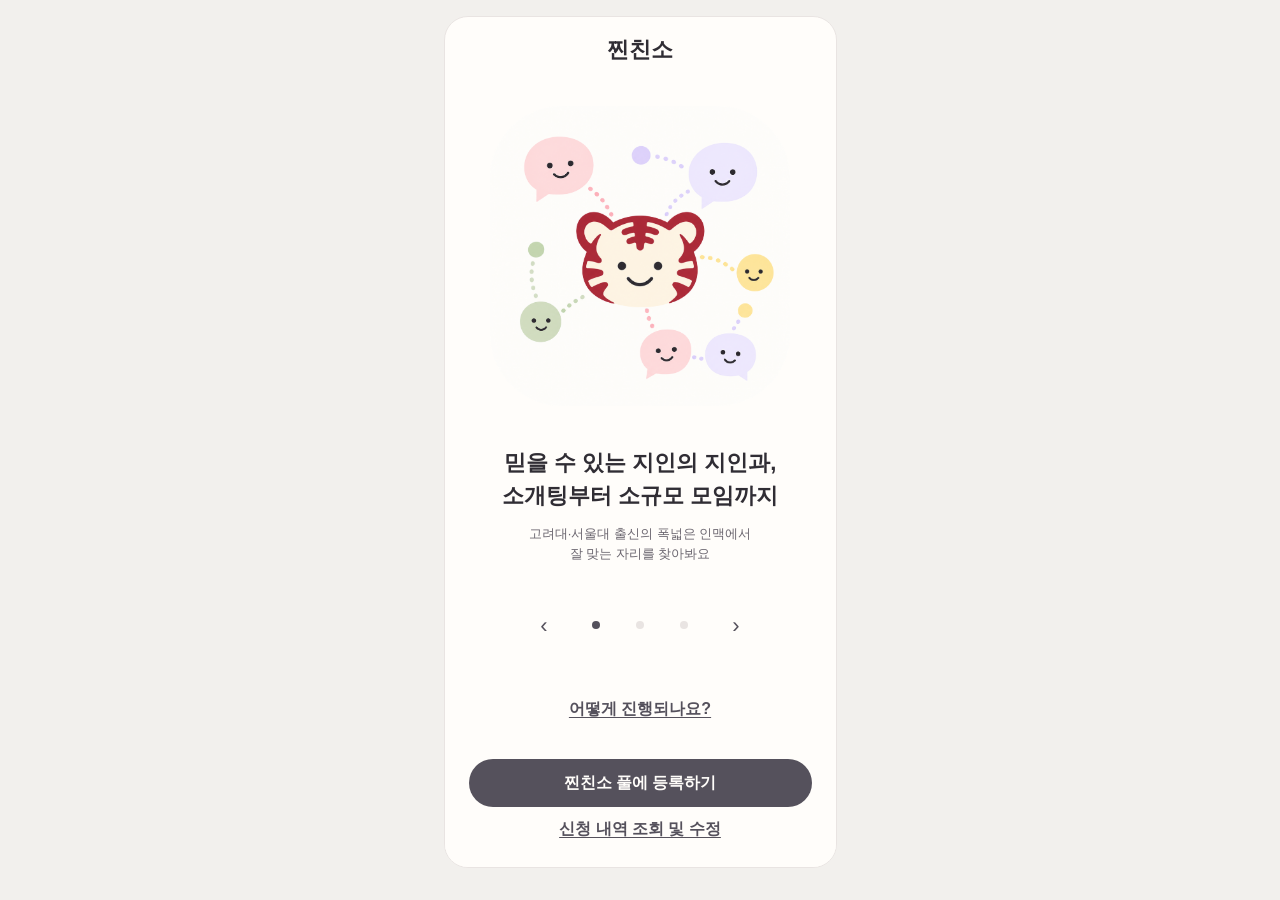
==== index.html @ 6c77483c "Limit profile password control to first setup" ====
<!doctype html>
<html lang="ko"><head><meta charset="utf-8"><meta name="viewport" content="width=device-width,initial-scale=1,viewport-fit=cover"><meta name="description" content="친한 사람에게 얘기하듯, 내 인연을 부탁하는 곳."><title>찐친소 · 일단 얘기해볼래요?</title><link rel="preconnect" href="https://hangeul.pstatic.net" crossorigin><link rel="stylesheet" href="assets/fonts/fonts.css?v=31"><link rel="stylesheet" href="design/tokens.css?v=31"><link rel="stylesheet" href="style.css?v=32"></head>
<body><div class="app"><header><span class="brand" id="brand">찐친소<span class="spark">✳</span></span><span id="headerNote">친구의 친구, 그 너머의 인연</span></header><div class="progress"><div id="progress"></div></div><main id="screen" tabindex="-1"></main><footer id="nav"></footer></div><script src="app.js?v=40"></script></body></html>
---- assets/fonts/fonts.css ----
/* D-14: NanumSquareRound Regular/Bold from NAVER official webfont distribution.
   https://hangeul.pstatic.net/hangeul_static/css/nanum-square-round.css */
@font-face{font-family:"NanumSquareRound";font-style:normal;font-weight:400;font-display:swap;src:url("https://hangeul.pstatic.net/hangeul_static/webfont/NanumSquareRound/NanumSquareRoundR.woff2") format("woff2")}
@font-face{font-family:"NanumSquareRound";font-style:normal;font-weight:700;font-display:swap;src:url("https://hangeul.pstatic.net/hangeul_static/webfont/NanumSquareRound/NanumSquareRoundB.woff2") format("woff2")}
---- design/tokens.css ----
/* Generated from tokens.json; edit the source, not this file. */
:root{
  /* D-10: 사용자 참고 이미지에 맞춘 미색·중립 컨트롤·파스텔 메시지 팔레트. 대비 검사 적용 */
  --accent: #55515C;
  /* D-10: 사용자 참고 이미지에 맞춘 미색·중립 컨트롤·파스텔 메시지 팔레트. 대비 검사 적용 */
  --accent-pressed: #39363F;
  /* D-16: 전달 항목은 기존 말풍선과 조화되는 짙은 핑크 카드로 구분 */
  --share-accent: #B83C56;
  --share-soft: #FAD1D6;
  --share-line: #F0B8C2;
  /* D-09: 사용자 참고 이미지에 맞춘 미색·중립 컨트롤·파스텔 메시지 팔레트. 대비 검사 적용 */
  --soft: #F5F2EF;
  /* D-10: 사용자 참고 이미지에 맞춘 미색·중립 컨트롤·파스텔 메시지 팔레트. 대비 검사 적용 */
  --bg: #FFFDFA;
  /* D-12: 사용자 참고 이미지에 맞춘 미색·중립 컨트롤·파스텔 메시지 팔레트. 대비 검사 적용 */
  --canvas: #F2F0ED;
  /* D-11: 사용자 참고 이미지에 맞춘 미색·중립 컨트롤·파스텔 메시지 팔레트. 대비 검사 적용 */
  --incoming: #FEE0E2;
  /* D-14: 사용자 참고 이미지에 맞춘 미색·중립 컨트롤·파스텔 메시지 팔레트. 대비 검사 적용 */
  --ink: #302D34;
  /* D-14: 사용자 참고 이미지에 맞춘 미색·중립 컨트롤·파스텔 메시지 팔레트. 대비 검사 적용 */
  --muted: #6C6770;
  /* D-11: 사용자 참고 이미지에 맞춘 미색·중립 컨트롤·파스텔 메시지 팔레트. 대비 검사 적용 */
  --line: #E9E4E2;
  /* D-14: 사용자 참고 이미지에 맞춘 미색·중립 컨트롤·파스텔 메시지 팔레트. 대비 검사 적용 */
  --control-line: #8A838A;
  /* D-14: 색과 문장으로 함께 알리는 오류 */
  --error: #B42318;
  /* D-14: 사용자 참고 이미지에 맞춘 미색·중립 컨트롤·파스텔 메시지 팔레트. 대비 검사 적용 */
  --disabled: #EAE6E7;
  /* D-11: 같은 발화 안의 간격 */
  --s1: 4px;
  /* D-11: 관련 요소 사이 간격 */
  --s2: 8px;
  /* D-11: 말풍선 세로 패딩 */
  --s3: 12px;
  /* D-11: 화자 전환과 모바일 좌우 여백 */
  --s4: 16px;
  /* D-11: 정보 묶음 분리 */
  --s5: 24px;
  /* D-11: 소개 화면 큰 문단 간격 */
  --s6: 32px;
  /* D-14: 짧은 답과 긴 답 모두 읽기 좋은 가로 패딩 */
  --bubble-x: 14px;
  /* D-14: 채팅 본문과 입력 가독성; iOS 입력 확대 방지 */
  --body-size: 16px;
  /* D-14: 보조 설명의 최소 기준 */
  --small-size: 13px;
  /* D-02: 상대 식별과 본문 위계 */
  --name-size: 15px;
  /* D-14: 좁은 화면에서 2~3줄 이내 제목 */
  --title-size: 28px;
  /* D-02: 소개와 목록의 서비스 식별 */
  --brand-size: 22px;
  /* D-14: 한국어 긴 답변 줄 간격 */
  --line-height: 1.5;
  /* D-14: 본문 기본 굵기 */
  --regular: 400;
  /* D-14: 나눔스퀘어라운드 공식 Bold 사용; 존재하지 않는600 굵기를 합성하지 않음 */
  --medium: 700;
  /* D-14: 제목과 핵심 문장 */
  --bold: 700;
  /* D-11: 말풍선 및 안내 모서리 통일 */
  --radius: 16px;
  /* D-05: 텍스트 입력 도구의 형태 */
  --pill: 24px;
  /* D-02: 상대 아바타와 전송 아이콘 */
  --circle: 50%;
  /* D-14: 모든 행동의 최소 터치 영역 */
  --touch: 44px;
  /* D-12: 하단 입력창 최소 높이 */
  --entry-min: 48px;
  /* D-12: 긴 입력과 메시지 영역 사이 균형 */
  --entry-max: 120px;
  /* D-14: Lucide 아이콘의 시각 크기 */
  --icon: 20px;
  /* D-02: 메시지 화자 식별 */
  --avatar: 32px;
  /* D-02: 주선자 목록 프로필 위계 */
  --contact-avatar: 48px;
  /* D-12: 아이폰 기준 데스크톱 미리보기 */
  --phone-width: 393px;
  /* D-12: 아이폰 기준 최대 미리보기 높이 */
  --phone-height: 852px;
  /* D-02: 아바타와 이름을 한 줄에 배치하고 44px 버튼 터치 영역 유지 */
  --header-height: 60px;
  /* D-11: 좌우 화자 구분을 위한 최대 폭 */
  --bubble-width: 82%;
  /* D-11: 영역 구분의 최소 선 두께 */
  --border: 1px;
  /* D-14: 키보드 포커스의 명확한 표시 */
  --focus: 2px;
  /* D-14: Lucide 아이콘 기본 선 두께 */
  --stroke: 2;
  /* D-14: 버튼 반응은 짧게; 인위적인 응답 지연 없음 */
  --motion: 120ms;
  /* D-12: 선택지로 대화 전체가 밀리지 않게 제한 */
  --choices-max: 160px;
  /* D-08: 선택 사진 미리보기의 일관성 */
  --photo-ratio: 3 / 4;
  /* D-12: 모바일 전체 폭과 데스크톱 프레임 구분 */
  --desktop-breakpoint: 600px;
  /* D-10: 사용자가 지정한 우측 말풍선 정확한 색상 */
  --outgoing: #F1ECFF;
  /* D-11: 참고 이미지처럼 대화 차례 사이를 연속 발화 4px보다 넓게 분리 */
  --turn-gap: 32px;
  /* D-14: 사용자 요청 나눔스퀘어라운드. 네이버 공식 웹폰트 Regular/Bold 사용 */
  --font-family: "NanumSquareRound", -apple-system, BlinkMacSystemFont, "Apple SD Gothic Neo", sans-serif;
  /* D-14: 사용자 참고 이미지의 작은 채팅 글자 밀도를 반영. 입력은 iOS 확대 방지를 위해16px 유지 */
  --chat-size: 14px;
  /* D-01: 사용자 요청 확대: 최대300px, flex로 낮은 화면에서는 축소해 성별 버튼과 소개 문구를 스크롤 없이 유지 */
  --intro-art-max: 300px;
  /* D-12: 낮은 모바일 높이에서도 성별 버튼을 항상 표시하기 위한 최소 일러스트 */
  --intro-art-min: 64px;
  /* D-02: 상세 프로필은 목록48px보다 인물 식별 강조; 모바일 프레임 유지 */
  --host-avatar: 80px;
  /* D-02: 헤더 아래 숫자 없이 전체 신청 진행률을 얇게 표시 */
  --progress-height: 3px;
}
---- style.css ----
/* C-01..08 and L-01..03; all visual values resolve to design/tokens.json. */
*{box-sizing:border-box} [hidden]{display:none!important}
html,body{height:100%;overflow:hidden;overscroll-behavior:none}
body{position:fixed;inset:0;margin:0;background:var(--canvas);color:var(--ink);font-family:var(--font-family);font-weight:var(--regular);font-size:var(--body-size);line-height:var(--line-height)}
button,input,textarea{font:inherit;color:inherit}button{cursor:pointer}button:disabled{cursor:default;background:var(--disabled);color:var(--muted)}button:focus-visible,a:focus-visible,input:focus-visible,textarea:focus-visible,summary:focus-visible{outline:var(--focus) solid var(--accent);outline-offset:var(--s1)}
.app{position:absolute;top:var(--viewport-top,0);left:0;right:0;width:100%;max-width:var(--phone-width);height:var(--viewport-height,100dvh);margin:auto;background:var(--bg);display:flex;flex-direction:column;overflow:hidden}
header{flex-shrink:0;display:flex;align-items:center;justify-content:space-between;padding:var(--s4);gap:var(--s2);border-bottom:var(--border) solid var(--line);background:var(--bg)}
.brand{font-size:var(--brand-size);font-weight:var(--bold);display:flex;gap:var(--s2);align-items:center;white-space:nowrap}.spark{color:var(--accent)}#headerNote{font-size:var(--small-size);color:var(--muted)}.progress{display:none}
main{flex:1;min-height:0;overflow:auto;overscroll-behavior:contain;padding:var(--s5) var(--s4);outline:none}
/* L-03: in the chat the top/bottom breathing room is part of the scrolled content, not fixed padding, so the message
   pane can shrink to nothing when the keyboard leaves little height and the composer (with its skip chip) still fits. */
body[data-screen=chat] main{padding-top:0;padding-bottom:0}body[data-screen=chat] main::before,body[data-screen=chat] main::after{content:"";display:block;height:var(--s5)}
footer{flex-shrink:0;padding:var(--s3) var(--s4) max(var(--s2),env(safe-area-inset-bottom));background:var(--bg);border-top:var(--border) solid var(--line);display:flex;gap:var(--s2)}
h1,h2{font-size:var(--title-size);line-height:var(--line-height);margin:var(--s3) 0 var(--s4);font-weight:var(--bold)}p{margin:var(--s3) 0;white-space:pre-line}small,.muted,.hint,.demo{font-size:var(--small-size);color:var(--muted)}.eyebrow,.welcome-label{font-size:var(--small-size);font-weight:var(--medium);color:var(--accent)}.demo{margin-bottom:var(--s4)}
.hero{padding-top:var(--s3)}.hero>.muted{font-size:var(--body-size)}.intro-chat{display:flex;flex-direction:column;gap:var(--s4);background:var(--soft);padding:var(--s4);margin:var(--s5) 0;border-radius:var(--radius)}.mini-incoming{display:flex;align-items:flex-start;gap:var(--s2);font-size:var(--small-size)}.mini-incoming>span:last-child{background:var(--incoming);padding:var(--s3);border-radius:var(--s1) var(--radius) var(--radius)}.mini-face{width:var(--avatar);height:var(--avatar);flex-shrink:0;background:var(--soft);color:var(--accent);border-radius:var(--circle);display:grid;place-items:center}.mini-outgoing{align-self:flex-end;background:var(--outgoing);color:var(--ink);font-size:var(--small-size);padding:var(--s3);border-radius:var(--radius) var(--radius) var(--s1) var(--radius)}.intro-promise{color:var(--muted);font-size:var(--small-size)}.intro-promise strong{color:var(--ink)}.intro-footnote{display:block;margin-top:var(--s4)}.hero .choices{display:grid;grid-template-columns:1fr 1fr}
.primary,.secondary,.action-confirm{min-height:var(--entry-min);border:0;border-radius:var(--radius);padding:var(--s3) var(--s4);font-weight:var(--medium)}.primary,.action-confirm{background:var(--accent);color:var(--bg);flex:1}.secondary{background:var(--incoming);color:var(--ink)}.action-confirm{width:100%}.primary:active:not(:disabled),.action-confirm:active:not(:disabled),.send-message:active:not(:disabled){background:var(--accent-pressed)}
.textbtn,.previous-answer,.review-edit{background:none;border:0;color:var(--accent);min-height:var(--touch);min-width:var(--touch);padding:var(--s2);font-size:var(--small-size)}
/* C-09: separate profile and conversation targets. */
body[data-screen=list] main{padding-top:var(--s4)}body[data-screen=list] .demo,body[data-screen=host] .demo{display:none}
body[data-screen=list] main{padding-top:var(--s2)}body[data-screen=list] footer{display:none}.contact-count{font-size:var(--small-size);color:var(--muted);font-weight:var(--regular)}
.contact-row{position:relative;width:100%;display:flex;align-items:center;min-height:calc(var(--contact-avatar) + var(--s5));border-bottom:var(--border) solid var(--line)}
.contact-avatar{position:relative;z-index:1;width:var(--contact-avatar);height:var(--contact-avatar);flex-shrink:0;display:grid;place-items:center;border:0;border-radius:var(--circle);background:var(--incoming);color:var(--ink);font-size:var(--brand-size);padding:0}.contact-avatar.m,.host-avatar.m{background:var(--outgoing)}
.contact-content{position:absolute;inset:0;width:100%;display:flex;align-items:center;gap:var(--s2);border:0;background:none;text-align:left;padding:var(--s3) var(--s1) var(--s3) calc(var(--contact-avatar) + var(--s3));border-radius:var(--s2)}.contact-copy{min-width:0;flex:1;display:flex;flex-direction:column;gap:var(--s1)}.contact-copy strong{font-size:var(--name-size)}.contact-status{font-size:var(--small-size);color:var(--muted);max-width:100%;white-space:nowrap;overflow:hidden;text-overflow:ellipsis}.contact-chat-icon{width:var(--icon);height:var(--icon);flex-shrink:0;color:var(--muted)}.contact-content:hover,.contact-content:active{background:var(--soft)}button.contact-avatar:hover,button.contact-avatar:active{outline:var(--border) solid var(--control-line)}
.host-profile{text-align:center;padding:var(--s5) 0}.host-avatar{width:var(--host-avatar);height:var(--host-avatar);display:grid;place-items:center;margin:0 auto;background:var(--incoming);border-radius:var(--circle);font-size:var(--title-size)}.host-profile h1{font-size:var(--brand-size);margin:var(--s4) 0 var(--s1)}.host-role{font-size:var(--name-size);color:var(--muted);margin:0}.host-profile .host-quote{margin:var(--s5) 0;text-align:left}.host-facts{display:grid;grid-template-columns:auto 1fr;gap:var(--s2) var(--s4);align-items:baseline;text-align:left;margin:0;padding:var(--s4) 0;font-size:var(--name-size);border-top:var(--border) solid var(--line);border-bottom:var(--border) solid var(--line)}.host-facts div{display:contents}.host-facts dt{font-size:var(--small-size);color:var(--muted);white-space:nowrap}.host-facts dd{margin:0;overflow-wrap:anywhere}.host-note{font-size:var(--small-size);color:var(--muted);margin-top:var(--s5)}
/* C-01 fixed identity; L-03 keyboard-aware chat shell. */
body[data-screen=chat] header{height:calc(var(--header-height) + env(safe-area-inset-top));padding:env(safe-area-inset-top) var(--s4) 0;position:relative;gap:var(--s2)}body[data-screen=chat] #brand{display:contents}.chat-person{position:absolute;inset:env(safe-area-inset-top) var(--entry-min) 0;display:flex;flex-direction:row;justify-content:center;align-items:center;gap:var(--s2)}.header-avatar{width:var(--avatar);height:var(--avatar);display:grid;place-items:center;background:var(--soft);color:var(--accent);border-radius:var(--circle)}.chat-person strong{font-size:var(--name-size);font-weight:var(--medium)}.chat-person small{font-size:var(--small-size);font-weight:var(--regular)}.info-button,.icon-button,.attach-button{width:var(--touch);height:var(--touch);flex-shrink:0;border:0;background:none;color:var(--accent);display:grid;place-items:center;padding:0;font-size:var(--brand-size)}body[data-screen=chat] #headerNote{margin-left:auto}.chat-date{font-size:var(--small-size);color:var(--muted);margin-bottom:var(--s5);text-align:center}body[data-screen=chat] .demo{display:none}
.incoming{display:flex;align-items:flex-start;gap:var(--s2);margin:var(--turn-gap) 0 var(--s4);max-width:100%}.message-avatar{width:var(--avatar);height:var(--avatar);flex:0 0 var(--avatar);display:grid;place-items:center;border-radius:var(--circle);background:var(--soft);color:var(--accent);font-size:var(--small-size)}.message-stack{max-width:var(--bubble-width);min-width:0;display:flex;flex-direction:column;align-items:flex-start;gap:var(--s1)}.bubble{max-width:100%;padding:var(--s3) var(--bubble-x);font-size:var(--chat-size);line-height:var(--line-height);border-radius:var(--s1) var(--radius) var(--radius) var(--radius);background:var(--incoming);white-space:pre-line;overflow-wrap:anywhere}.outgoing{font-size:var(--chat-size);width:fit-content;max-width:var(--bubble-width);margin:var(--turn-gap) 0 var(--turn-gap) auto;padding:var(--s3) var(--bubble-x);border-radius:var(--radius) var(--radius) var(--s1) var(--radius);background:var(--outgoing);color:var(--ink);white-space:pre-wrap;overflow-wrap:anywhere}.active-turn{scroll-margin-top:var(--s4)}
.message-arrival{animation:message-arrival var(--motion) ease-out both}@keyframes message-arrival{from{opacity:0;transform:translateY(var(--s2))}to{opacity:1;transform:translateY(0)}}
/* C-04 text input and C-05 explicit actions never share a fake input. */
body[data-screen=chat] footer{flex-direction:column;gap:0}.composer{order:3;display:flex;align-items:center;gap:var(--s1);min-height:var(--entry-min);padding:var(--s1);padding-left:var(--s3);border:var(--border) solid var(--control-line);border-radius:var(--pill);background:var(--bg)}input.chat-entry,textarea.chat-entry{flex:1;min-width:0;width:0;min-height:var(--touch);max-height:var(--entry-max);font-size:var(--body-size);line-height:var(--line-height);padding:var(--s2) 0;border:0;background:none;border-radius:0;resize:none;margin:0}input.chat-entry:focus,textarea.chat-entry:focus{outline:none}.composer:focus-within{outline:var(--focus) solid var(--accent);outline-offset:var(--s1)}input::placeholder,textarea::placeholder{color:var(--muted);font-size:var(--small-size)}.send-message{width:var(--touch);height:var(--touch);flex:0 0 var(--touch);border:0;border-radius:var(--circle);background:var(--accent);color:var(--bg);display:grid;place-items:center;padding:0;font-size:var(--brand-size)}.composer-caption{flex:1;align-self:center;color:var(--muted);font-size:var(--small-size)}.composer-meta{order:4;display:flex;align-items:center;justify-content:space-between}.action-panel{order:2}.reply-tools{order:1}.action-panel:empty,.reply-tools:empty,.error:empty{display:none}.home-indicator{display:none}.reply-tools fieldset{margin:0 0 var(--s3)}.reply-tools legend{display:none}.reply-tools .choices{max-height:var(--choices-max);overflow:auto;padding:var(--s1)}
/* C-11: on choice questions the skip chip shares the answer line, pushed to its right end. */
.reply-tools .chip.skip-inline{margin-left:auto}.reply-tools .chip{font-size:var(--small-size)}.attach-button svg{width:var(--icon);height:var(--icon);fill:none;stroke:currentColor;stroke-width:var(--stroke)}
fieldset{border:0;padding:0;margin:var(--s5) 0}legend,.field>span{font-size:var(--body-size);font-weight:var(--medium);margin-bottom:var(--s2)}.choices{display:flex;flex-wrap:wrap;gap:var(--s2)}.chip{min-height:var(--touch);border:var(--border) solid var(--control-line);border-radius:var(--radius);padding:var(--s2) var(--s4);background:var(--bg)}.chip[aria-pressed=true]{background:var(--accent);color:var(--bg);border-color:var(--accent)}.chip:active{background:var(--soft);color:var(--ink)}.field{display:block;margin:var(--s4) 0}:where(input:not([type=checkbox]),textarea){width:100%;font-size:var(--body-size);border:var(--border) solid var(--control-line);border-radius:var(--radius);padding:var(--s3);background:var(--bg)}textarea{min-height:var(--entry-max)}.active-turn .field>span{display:none}
.privacy,.chat-notice{padding:var(--s4);background:var(--soft);border:var(--border) solid var(--line);border-radius:var(--radius);font-size:var(--small-size);margin:var(--s4) 0}.privacy strong{display:block;color:var(--accent);margin-bottom:var(--s2);font-size:var(--body-size)}details{font-size:var(--small-size);color:var(--muted)}details>summary{min-height:var(--touch);cursor:pointer;padding:var(--s3) 0}.summary{padding:var(--s4);margin:var(--s3) 0;background:var(--incoming);border-radius:var(--radius);overflow-wrap:anywhere}.summary b{font-size:var(--small-size);color:var(--accent)}.review-message .message-stack{flex:1}.review-bubble{position:relative;width:100%;padding:var(--s2) var(--bubble-x)}.review-label{padding-right:var(--touch);margin-bottom:var(--s1);font-size:var(--small-size);color:var(--muted)}.review-bubble .review-edit{position:absolute;top:0;right:var(--s1);padding:0}.review-answer{padding-right:var(--touch);white-space:pre-wrap;overflow-wrap:anywhere}.consent{display:flex;align-items:flex-start;gap:var(--s2);padding:var(--s3) 0;min-height:var(--touch);margin:var(--s4) 0}.consent input{accent-color:var(--accent);width:var(--icon);height:var(--icon);flex-shrink:0}.photos{display:grid;grid-template-columns:repeat(3,1fr);gap:var(--s2);margin:var(--s4) 0}.photo{position:relative;min-width:0}.photo img{width:100%;aspect-ratio:var(--photo-ratio);object-fit:cover;border-radius:var(--radius)}.photo button{position:absolute;right:0;top:0;width:var(--touch);height:var(--touch);border:var(--border) solid var(--line);border-radius:var(--circle);background:var(--bg);font-size:var(--brand-size)}.error{order:5;color:var(--error);font-size:var(--small-size);margin:var(--s2) 0}.status-icon{width:var(--entry-min);height:var(--entry-min);border-radius:var(--radius);background:var(--soft);font-size:var(--title-size);display:grid;place-items:center;margin-bottom:var(--s5)}
button{transition:background-color var(--motion),color var(--motion)}
/* desktop-breakpoint → D-12; mobile uses full viewport including OS safe-area. */
@media(min-width:600px){.app{height:min(var(--phone-height),calc(var(--viewport-height,100dvh) - var(--s6)));margin:var(--s4) auto;border:var(--border) solid var(--line);border-radius:var(--s5)}}
@media(max-width:599px){.app{max-width:100%}}
@media(prefers-reduced-motion:reduce){*{transition:none!important;animation:none!important;scroll-behavior:auto!important}}

/* L-01: single-viewport onboarding; user swipes copy, not the page. */
body[data-screen=intro] header{display:none}body[data-screen=intro] main{padding:var(--s4);overflow:hidden;display:flex}body[data-screen=intro] footer{padding:var(--s3) var(--s5) max(var(--s4),env(safe-area-inset-bottom));border:0}body[data-screen=intro] #error{display:none}.onboarding{min-height:0;width:100%;display:flex;flex-direction:column;align-items:center;justify-content:space-between;gap:var(--s2)}.onboard-brand{flex-shrink:0;text-align:center;font-size:var(--brand-size);font-weight:var(--bold);padding-top:env(safe-area-inset-top)}.onboard-brand span{display:block;font-size:var(--small-size);font-weight:var(--regular);color:var(--muted);margin-top:var(--s1)}.onboard-art{flex:1;min-height:var(--intro-art-min);max-height:var(--intro-art-max);width:100%;display:flex;align-items:center;justify-content:center}.onboard-art img{height:100%;max-height:var(--intro-art-max);max-width:100%;width:auto;object-fit:contain}.intro-slides{display:flex;overflow-x:auto;overflow-y:hidden;scroll-snap-type:x mandatory;scrollbar-width:none;flex-shrink:0;width:100%;overscroll-behavior-x:contain}.intro-slides::-webkit-scrollbar{display:none}.intro-slide{flex:0 0 100%;scroll-snap-align:start;text-align:center;min-width:0;padding:0 var(--s1)}.intro-slide h1{font-size:var(--brand-size);margin:0 0 var(--s3);line-height:var(--line-height)}.intro-slide p{font-size:var(--small-size);line-height:var(--line-height);color:var(--muted);margin:0}.slide-controls{flex-shrink:0;display:flex;align-items:center;gap:var(--s2)}.slide-arrow,.slide-dot{border:0;background:none;min-width:var(--touch);height:var(--touch);display:grid;place-items:center;padding:0;color:var(--accent)}.slide-arrow{font-size:var(--brand-size)}.slide-dots{display:flex}.slide-dot span{display:block;width:var(--s2);height:var(--s2);border-radius:var(--circle);background:var(--line)}.slide-dot[aria-current=true] span{background:var(--accent)}.start-panel{width:100%;text-align:center}.start-panel p{margin:0 0 var(--s3);font-weight:var(--medium)}.start-genders{display:grid;grid-template-columns:1fr 1fr;gap:var(--s3)}.start-gender{min-height:var(--entry-min);border:0;border-radius:var(--pill);font-weight:var(--medium);color:var(--ink)}.start-gender.female{background:var(--incoming)}.start-gender.male{background:var(--outgoing)}

/* C-10 / D-01, D-09: quiet invitation above the messenger list. */
.conversation-banner{display:flex;align-items:center;justify-content:space-between;gap:var(--s2);padding:var(--s4);margin:var(--s2) 0 var(--s4);border-radius:var(--radius);background:var(--soft)}.banner-copy{min-width:0}.banner-copy strong{font-size:var(--body-size);line-height:var(--line-height);font-weight:var(--bold)}.banner-copy p{font-size:var(--small-size);color:var(--muted);margin:var(--s2) 0 0}.banner-art{width:var(--host-avatar);height:var(--host-avatar);flex-shrink:0}

/* C-11 / D-04, D-05: suggested replies above a separate send composer. */
.reply-tools .chip{border-color:var(--line);border-radius:var(--radius) var(--radius) var(--s1) var(--radius);background:var(--outgoing);color:var(--ink)}.reply-tools .chip[aria-pressed=true]{border-color:var(--accent);background:var(--outgoing);color:var(--ink);box-shadow:inset 0 0 0 var(--border) var(--accent)}.reply-tools .choices{gap:var(--s2)}#choiceEntry{cursor:default}
/* C-09 (#31): character avatar image fills every host avatar slot (list, header, message, profile). */
.avatar-img{display:block;width:100%;height:100%;border-radius:var(--circle);object-fit:cover}
/* C-11: the skip action is an outlined chip in its own row above the composer, never hidden inside the scrolling choice list. */
.skip-row{display:flex;justify-content:flex-end;margin:0 0 var(--s3)}.reply-tools .chip.skip-reply{min-height:var(--touch);padding:var(--s2) var(--s4);border:var(--border) solid var(--accent);border-radius:var(--radius) var(--radius) var(--s1) var(--radius);background:var(--bg);color:var(--accent);font-weight:var(--medium)}.reply-tools .chip.skip-reply:active{background:var(--soft)}

/* #35: equal line metrics center input and placeholder text in every composer. */
input.chat-entry,textarea.chat-entry{line-height:calc(var(--body-size) * var(--line-height));padding:calc((var(--touch) - var(--body-size) * var(--line-height)) / 2) 0;min-height:var(--touch)}
input.chat-entry::placeholder,textarea.chat-entry::placeholder{font-size:inherit;line-height:inherit}
textarea.chat-entry{overflow-y:auto}
.submit-notice{order:6;font-size:var(--small-size);color:var(--accent);margin:var(--s2) 0;line-height:var(--line-height)}
.summary>.review-edit{float:right}

.send-message:disabled,.action-confirm:disabled{background:var(--disabled);color:var(--muted)}

/* Compact chat navigation and per-host progress. */
body[data-screen=chat] .progress{display:block;height:var(--progress-height);flex-shrink:0;background:var(--line)}
#progress{height:100%;background:var(--accent)}
.contact-heading{display:flex;align-items:center;flex-wrap:wrap;gap:var(--s2)}
.contact-progress{font-size:var(--small-size);font-weight:var(--regular);line-height:var(--line-height);padding:0 var(--s2);border-radius:var(--pill);background:var(--outgoing);color:var(--ink);white-space:nowrap}
.composer-meta:empty{display:none}

.consent-card{margin:var(--s2) 0;padding:var(--s4)}
.consent-card details{margin-top:var(--s2)}
.consent-card details>summary{padding:var(--s2) 0}
.consent-card details p{white-space:pre-line;overflow-wrap:anywhere}
.consent-card .consent{align-items:center;margin:0;padding:var(--s2) 0 0;border-top:var(--border) solid var(--line);color:var(--ink)}
.consent-card .consent input{margin:0}

.chat-notice p{margin:0}.chat-notice p+p{margin-top:var(--s2)}.chat-notice a{color:var(--accent);overflow-wrap:anywhere}

body[data-complete=true] header{flex-direction:column;align-items:flex-start;gap:var(--s1)}

/* Profile answers use compact label/value rows instead of stacked cards. */
body[data-view=profile] .summary,body[data-view=edit] .summary{display:grid;grid-template-columns:minmax(0,28%) minmax(0,1fr);align-items:start;column-gap:var(--s3);padding:var(--s3) 0;margin:0;background:none;border-radius:0;border-bottom:var(--border) solid var(--line)}
body[data-view=profile] .summary b,body[data-view=edit] .summary b{font-weight:var(--regular);color:var(--muted);line-height:var(--line-height)}
body[data-view=profile] .summary p,body[data-view=edit] .summary p{margin:0;min-width:0;font-size:var(--small-size);line-height:var(--line-height);white-space:pre-wrap;overflow-wrap:anywhere}
body[data-view=edit] .summary{grid-template-columns:minmax(0,28%) minmax(0,1fr) var(--touch);align-items:center}
body[data-view=edit] .summary p{grid-column:2;grid-row:1}
body[data-view=edit] .summary .review-edit{grid-column:3;grid-row:1;padding:0}

body[data-view=profile] .summary:last-of-type,body[data-view=edit] .summary:last-of-type{border-bottom:0}
.sharing-disclosure{padding:var(--s4);margin:var(--s4) 0;background:var(--soft);border:var(--border) solid var(--line);border-radius:var(--radius)}
.sharing-disclosure strong{color:var(--ink)}
.sharing-disclosure p{margin:var(--s2) 0 0;color:var(--muted);font-size:var(--small-size)}
.review-label>span:first-child{display:flex;align-items:center;gap:var(--s2)}
.share-badge{display:inline-flex;align-items:center;min-height:20px;padding:0 var(--s2);border-radius:var(--circle);background:var(--share-accent);color:#fff;font-size:11px;font-weight:var(--bold);line-height:1}
.sharing-disclosure .share-badge{margin-right:var(--s2);vertical-align:1px}
.share-highlight.review-bubble{background:var(--share-soft);border:var(--border) solid var(--share-line);border-left:4px solid var(--share-accent)}
.share-highlight .review-label,body[data-view=profile] .summary.share-highlight b,body[data-view=edit] .summary.share-highlight b{color:var(--share-accent)}
.share-highlight .review-answer,body[data-view=profile] .summary.share-highlight p,body[data-view=edit] .summary.share-highlight p{color:var(--ink)}
body[data-view=profile] .summary.share-highlight,body[data-view=edit] .summary.share-highlight{padding:var(--s3);margin:var(--s2) 0;background:var(--share-soft);border:var(--border) solid var(--share-line);border-left:4px solid var(--share-accent);border-radius:var(--radius)}
.summary .share-badge{margin-left:var(--s2)}

/* Issue #15: process link sits beside intro pagination; a compact rounded dialog explains both paths. */
.process-link{border:0;background:none;color:var(--accent);font-size:var(--body-size);font-weight:var(--bold);line-height:var(--line-height);text-decoration:underline;text-underline-offset:3px;padding:var(--s2) var(--s3);min-height:var(--touch);cursor:pointer}
.process-dialog{position:fixed;inset:50% auto auto 50%;transform:translate(-50%,-50%);width:min(calc(100% - var(--s6)),var(--phone-width));max-height:calc(100dvh - var(--s6));overflow:hidden;margin:0;padding:var(--s5);border:var(--border) solid var(--line);border-radius:var(--radius);background:var(--bg);color:var(--ink);font-size:var(--small-size);line-height:var(--line-height)}
.process-dialog::backdrop{background:color-mix(in srgb,var(--ink) 40%,transparent)}.process-dialog h2{font-size:var(--body-size);margin:0 var(--s6) var(--s2) 0}.process-dialog h3{font-size:var(--body-size);margin:var(--s3) 0 var(--s1)}.process-dialog p,.process-dialog ol{margin:0}.process-dialog ol{padding-left:1.35em}.process-dialog li+li{margin-top:var(--s1)}.process-dialog small{color:var(--muted);font-size:var(--small-size)}.process-intro{color:var(--muted)}.process-close{position:absolute;top:var(--s2);right:var(--s2);width:var(--touch);height:var(--touch);border:0;border-radius:var(--circle);background:var(--soft);color:var(--ink);font-size:var(--brand-size);cursor:pointer}
.register-cta{width:100%;min-height:var(--entry-min);padding:var(--s3) var(--s4);background:var(--accent);color:var(--bg);font-size:var(--body-size);cursor:pointer}

/* Applicant account access and application history. */
#accountLogin{width:100%;margin:var(--s3) 0}
.history-item{display:flex;flex-direction:column;align-items:flex-start;gap:var(--s2)}
.history-item p{margin:0}
.history-item button{min-height:var(--touch)}
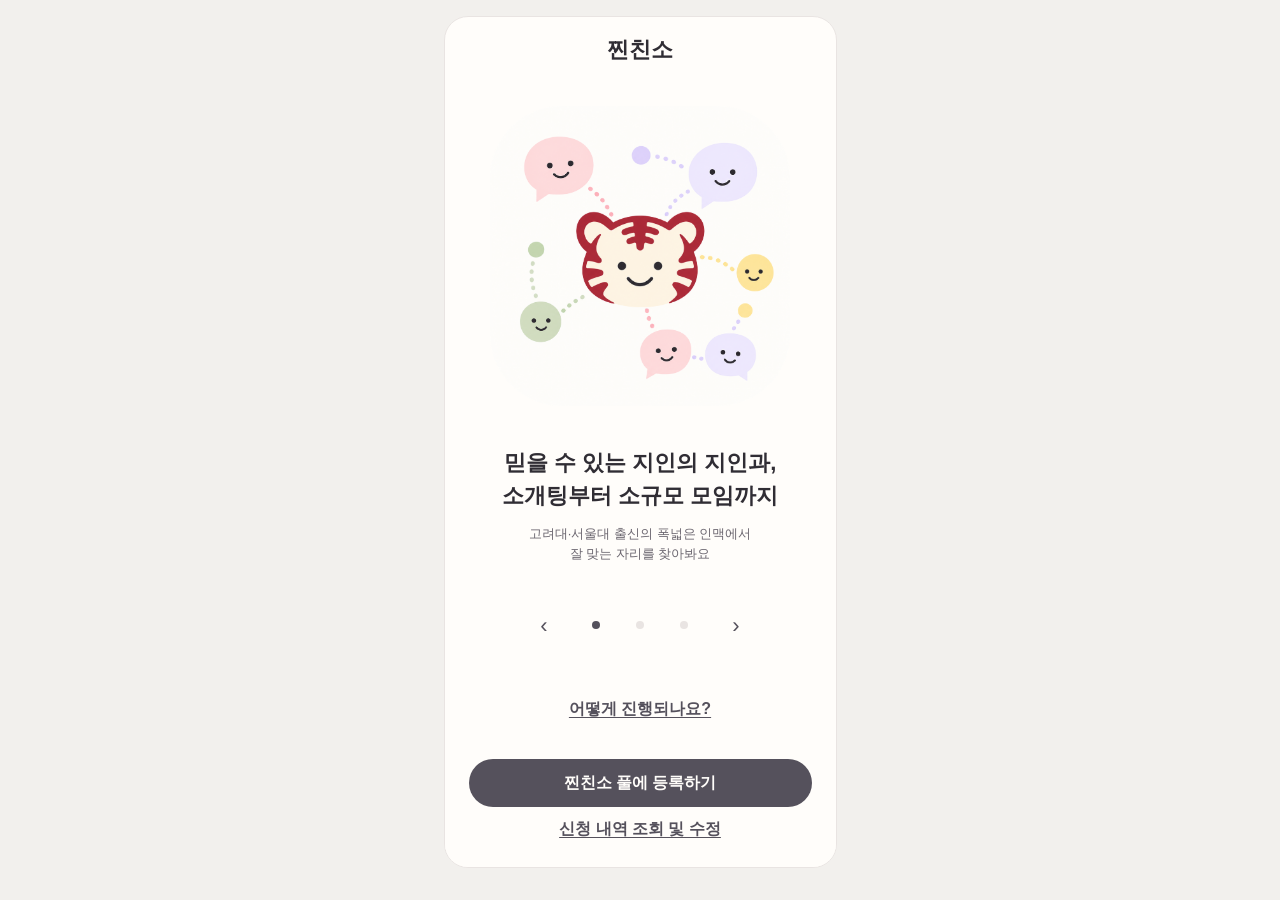
==== commit 41b0fc3b: "Return to profile after saving edits" ====
--- a/index.html
+++ b/index.html
@@ -1,3 +1,3 @@
 <!doctype html>
 <html lang="ko"><head><meta charset="utf-8"><meta name="viewport" content="width=device-width,initial-scale=1,viewport-fit=cover"><meta name="description" content="친한 사람에게 얘기하듯, 내 인연을 부탁하는 곳."><title>찐친소 · 일단 얘기해볼래요?</title><link rel="preconnect" href="https://hangeul.pstatic.net" crossorigin><link rel="stylesheet" href="assets/fonts/fonts.css?v=31"><link rel="stylesheet" href="design/tokens.css?v=31"><link rel="stylesheet" href="style.css?v=32"></head>
-<body><div class="app"><header><span class="brand" id="brand">찐친소<span class="spark">✳</span></span><span id="headerNote">친구의 친구, 그 너머의 인연</span></header><div class="progress"><div id="progress"></div></div><main id="screen" tabindex="-1"></main><footer id="nav"></footer></div><script src="app.js?v=40"></script></body></html>
+<body><div class="app"><header><span class="brand" id="brand">찐친소<span class="spark">✳</span></span><span id="headerNote">친구의 친구, 그 너머의 인연</span></header><div class="progress"><div id="progress"></div></div><main id="screen" tabindex="-1"></main><footer id="nav"></footer></div><script src="app.js?v=41"></script></body></html>
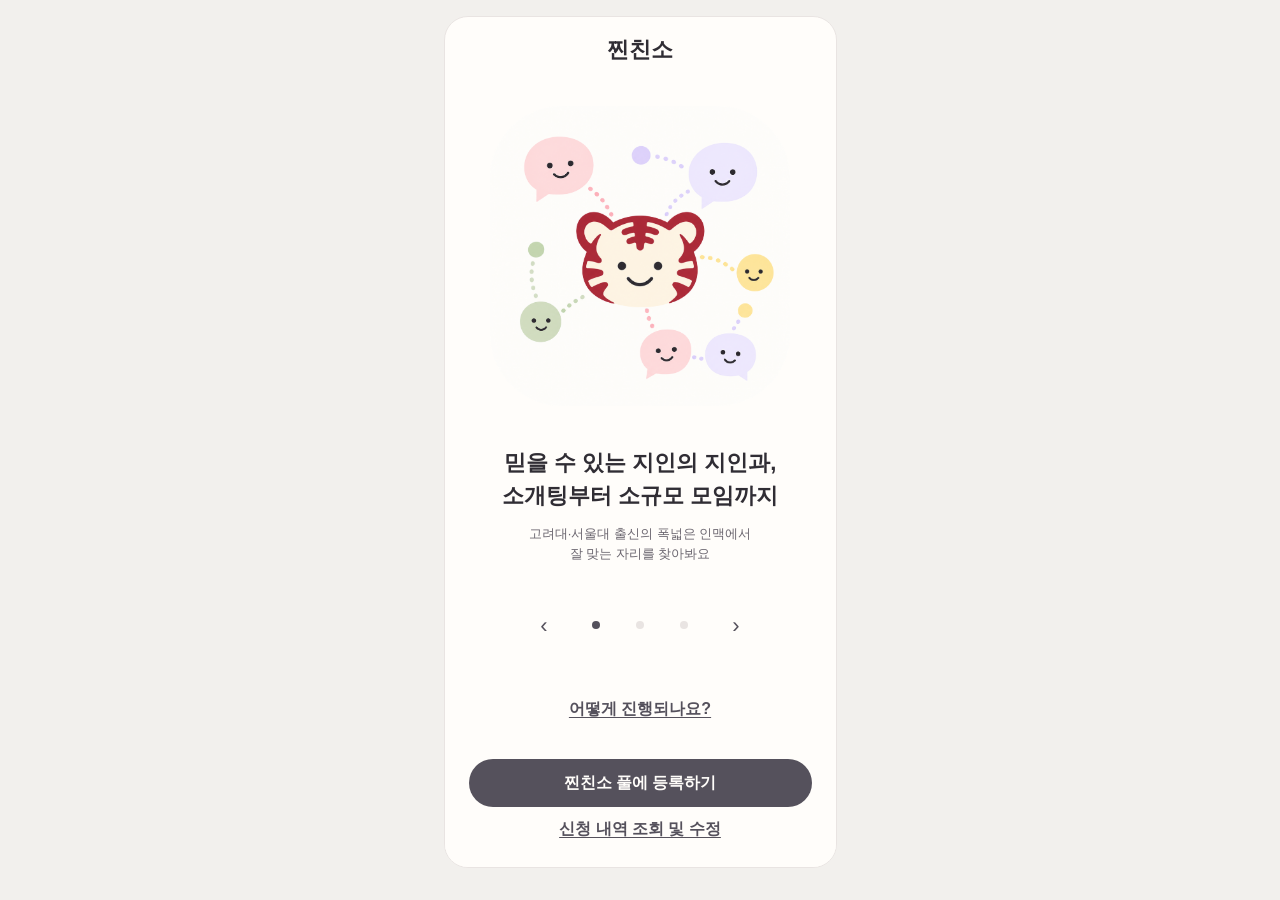
==== commit 9e4273d0: "신청 저장·로그인 속도 개선 - 비밀번호 암호화의 HMAC-SHA256 1만 회 반복을 Utilities 호출 대신 순수 자바스크립트로 계산.   Utilities 호출은 매번 구" ====
--- a/index.html
+++ b/index.html
@@ -1,3 +1,3 @@
 <!doctype html>
-<html lang="ko"><head><meta charset="utf-8"><meta name="viewport" content="width=device-width,initial-scale=1,viewport-fit=cover"><meta name="description" content="친한 사람에게 얘기하듯, 내 인연을 부탁하는 곳."><title>찐친소 · 일단 얘기해볼래요?</title><link rel="preconnect" href="https://hangeul.pstatic.net" crossorigin><link rel="stylesheet" href="assets/fonts/fonts.css?v=31"><link rel="stylesheet" href="design/tokens.css?v=31"><link rel="stylesheet" href="style.css?v=32"></head>
-<body><div class="app"><header><span class="brand" id="brand">찐친소<span class="spark">✳</span></span><span id="headerNote">친구의 친구, 그 너머의 인연</span></header><div class="progress"><div id="progress"></div></div><main id="screen" tabindex="-1"></main><footer id="nav"></footer></div><script src="app.js?v=41"></script></body></html>
+<html lang="ko"><head><meta charset="utf-8"><meta name="viewport" content="width=device-width,initial-scale=1,viewport-fit=cover"><meta name="description" content="친한 사람에게 얘기하듯, 내 인연을 부탁하는 곳."><title>찐친소 · 일단 얘기해볼래요?</title><link rel="preconnect" href="https://hangeul.pstatic.net" crossorigin><link rel="stylesheet" href="assets/fonts/fonts.css?v=46"><link rel="stylesheet" href="design/tokens.css?v=46"><link rel="stylesheet" href="style.css?v=46"></head>
+<body><div class="app"><header><span class="brand" id="brand">찐친소<span class="spark">✳</span></span><span id="headerNote">친구의 친구, 그 너머의 인연</span></header><div class="progress"><div id="progress"></div></div><main id="screen" tabindex="-1"></main><footer id="nav"></footer></div><script src="app.js?v=46"></script></body></html>
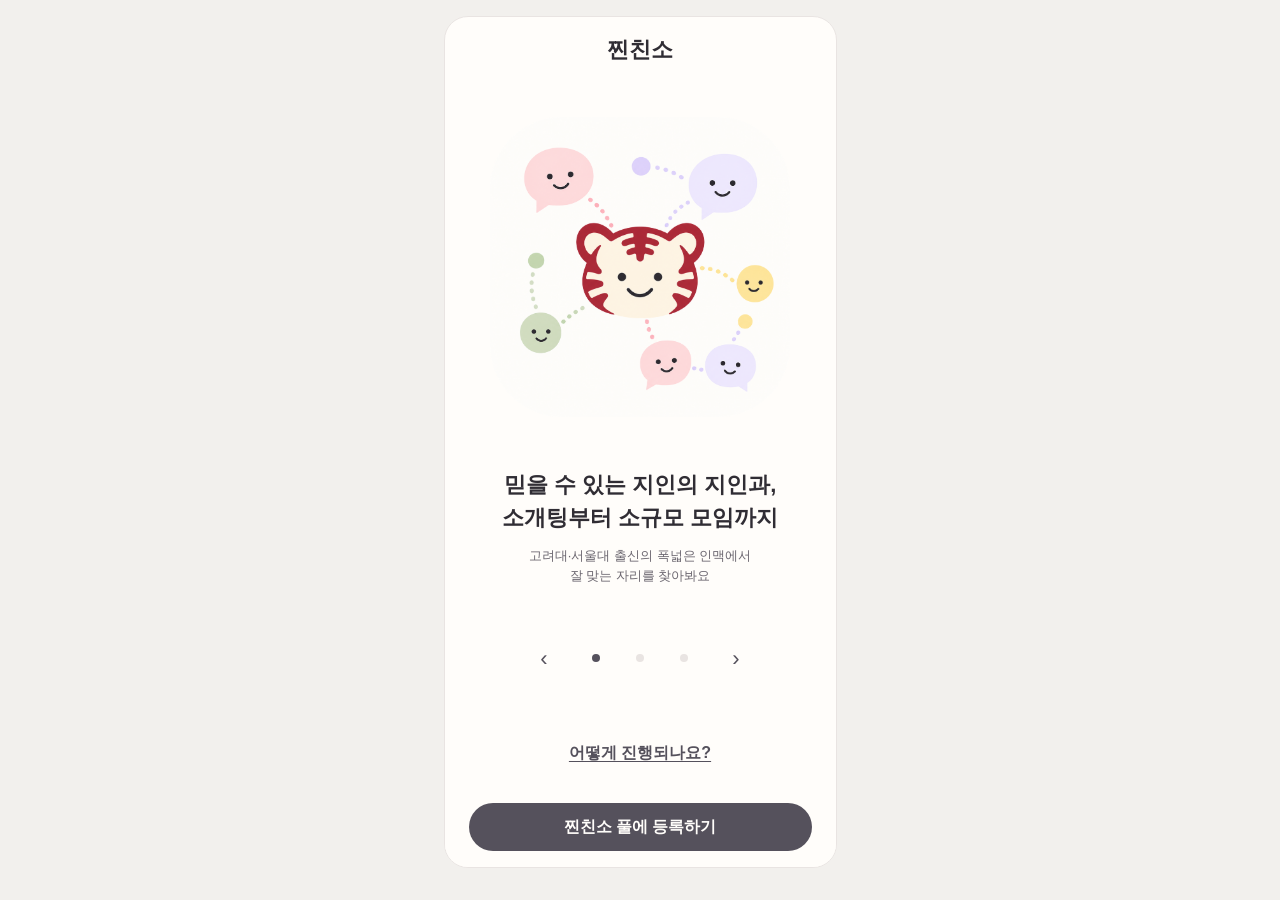
==== commit daa9b37c: "신청 비밀번호 기능 삭제 - 동의 화면의 비밀번호·비밀번호 확인 칸과 안내 문구, 개인정보 항목의 '비밀번호 확인용 암호화 값' 삭제 - 첫 화면의 '신청 내역 조회 및 수정'(이" ====
--- a/index.html
+++ b/index.html
@@ -1,3 +1,3 @@
 <!doctype html>
-<html lang="ko"><head><meta charset="utf-8"><meta name="viewport" content="width=device-width,initial-scale=1,viewport-fit=cover"><meta name="description" content="친한 사람에게 얘기하듯, 내 인연을 부탁하는 곳."><title>찐친소 · 일단 얘기해볼래요?</title><link rel="preconnect" href="https://hangeul.pstatic.net" crossorigin><link rel="stylesheet" href="assets/fonts/fonts.css?v=46"><link rel="stylesheet" href="design/tokens.css?v=46"><link rel="stylesheet" href="style.css?v=46"></head>
-<body><div class="app"><header><span class="brand" id="brand">찐친소<span class="spark">✳</span></span><span id="headerNote">친구의 친구, 그 너머의 인연</span></header><div class="progress"><div id="progress"></div></div><main id="screen" tabindex="-1"></main><footer id="nav"></footer></div><script src="app.js?v=46"></script></body></html>
+<html lang="ko"><head><meta charset="utf-8"><meta name="viewport" content="width=device-width,initial-scale=1,viewport-fit=cover"><meta name="description" content="친한 사람에게 얘기하듯, 내 인연을 부탁하는 곳."><title>찐친소 · 일단 얘기해볼래요?</title><link rel="preconnect" href="https://hangeul.pstatic.net" crossorigin><link rel="stylesheet" href="assets/fonts/fonts.css?v=47"><link rel="stylesheet" href="design/tokens.css?v=47"><link rel="stylesheet" href="style.css?v=47"></head>
+<body><div class="app"><header><span class="brand" id="brand">찐친소<span class="spark">✳</span></span><span id="headerNote">친구의 친구, 그 너머의 인연</span></header><div class="progress"><div id="progress"></div></div><main id="screen" tabindex="-1"></main><footer id="nav"></footer></div><script src="app.js?v=47"></script></body></html>
--- a/style.css
+++ b/style.css
@@ -107,6 +107,3 @@
 
 /* Applicant account access and application history. */
 #accountLogin{width:100%;margin:var(--s3) 0}
-.history-item{display:flex;flex-direction:column;align-items:flex-start;gap:var(--s2)}
-.history-item p{margin:0}
-.history-item button{min-height:var(--touch)}
